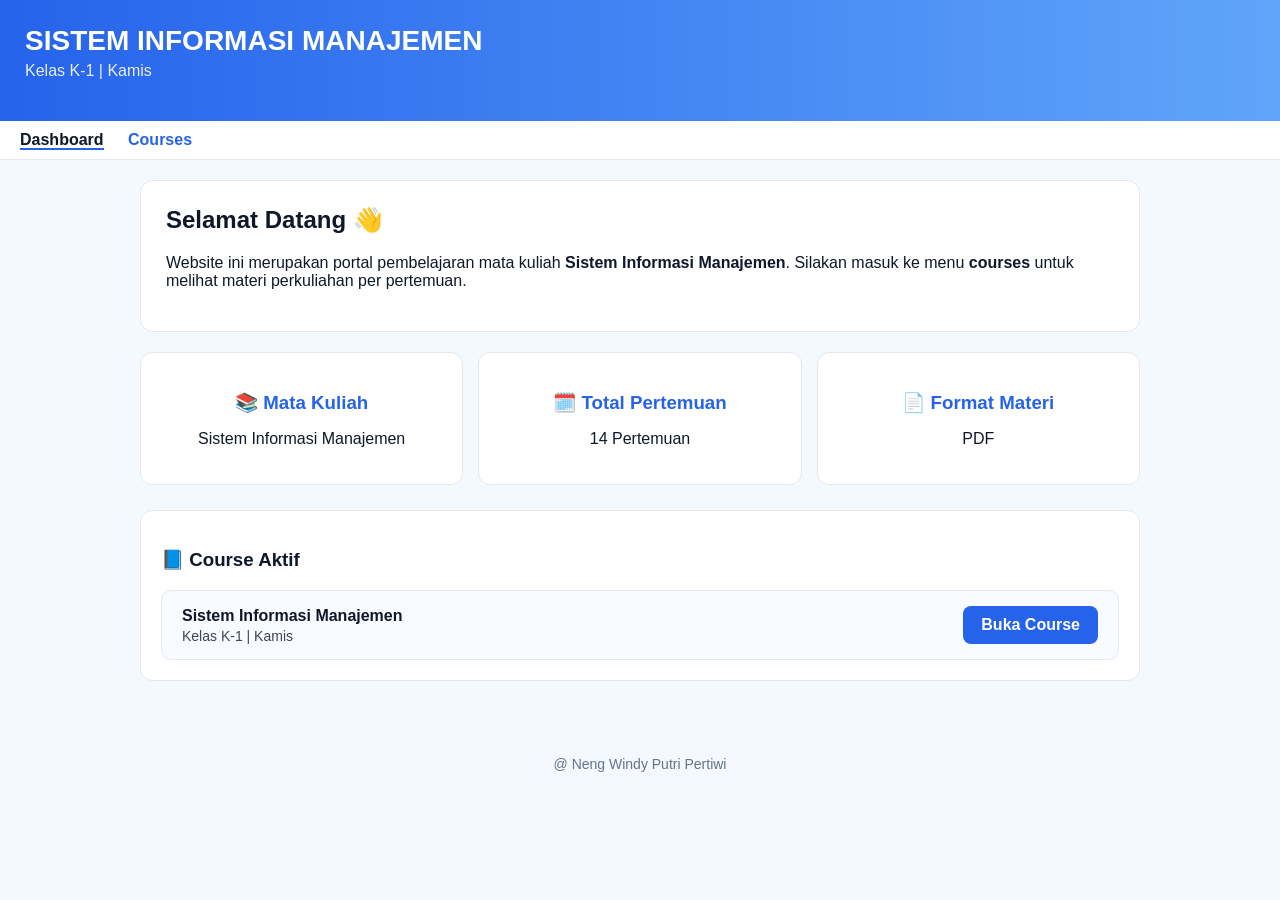
==== index.html @ a316824e "Add files via upload" ====
<!DOCTYPE html>
<html lang="id">
<head>
  <meta charset="UTF-8">
  <title>Dashboard - Sistem Informasi Manajemen</title>
  <meta name="viewport" content="width=device-width, initial-scale=1.0">
  <link rel="stylesheet" href="style.css">
</head>
<body>

<!-- Header -->
<header class="lms-header">
  <div class="lms-title">
    <h1>SISTEM INFORMASI MANAJEMEN</h1>
    <p>Kelas K-1 | Kamis</p>
  </div>
</header>

<!-- Navigation -->
<nav class="lms-nav">
  <a class="active" href="index.html">Dashboard</a>
  <a href="materi.html">Courses</a>
</nav>

<!-- Main Container -->
<main class="lms-container">

  <!-- Welcome Card -->
  <div class="dashboard-welcome">
    <h2>Selamat Datang 👋</h2>
    <p>
      Website ini merupakan portal pembelajaran mata kuliah
      <b>Sistem Informasi Manajemen</b>.  
      Silakan masuk ke menu <b>courses</b> untuk melihat materi perkuliahan per pertemuan.
    </p>
  </div>

  <!-- Info Cards -->
  <div class="dashboard-grid">

    <div class="dashboard-card">
      <h3>📚 Mata Kuliah</h3>
      <p>Sistem Informasi Manajemen</p>
    </div>

    <div class="dashboard-card">
      <h3>🗓️ Total Pertemuan</h3>
      <p>14 Pertemuan</p>
    </div>

    <div class="dashboard-card">
      <h3>📄 Format Materi</h3>
      <p>PDF</p>
    </div>

  </div>

  <!-- Course Card -->
  <div class="dashboard-course">

    <h3>📘 Course Aktif</h3>

    <div class="course-item">
      <div>
        <h4>Sistem Informasi Manajemen</h4>
        <p>Kelas K-1 | Kamis</p>
      </div>
      <a href="materi.html" class="course-button">Buka Course</a>
    </div>

  </div>

</main>

<!-- Footer Note -->
<div class="dashboard-footer-note">
  @ Neng Windy Putri Pertiwi
</div>

</body>
</html>
---- style.css ----
body {
  margin: 0;
  font-family: "Segoe UI", Arial, sans-serif;
  background: #f4f8ff;
  color: #0f172a;
}

.lms-header {
  background: linear-gradient(90deg, #2563eb, #60a5fa);
  color: white;
  padding: 25px;
}

.lms-title h1 {
  margin: 0;
  font-size: 28px;
}

.lms-title p {
  margin-top: 5px;
  opacity: 0.9;
}

.lms-nav {
  background: white;
  border-bottom: 1px solid #e5e7eb;
  padding: 10px 20px;
}

.lms-nav a {
  text-decoration: none;
  color: #2563eb;
  margin-right: 20px;
  font-weight: 600;
}

.lms-nav a.active {
  color: #0f172a;
  border-bottom: 2px solid #2563eb;
}

.lms-container {
  max-width: 1000px;
  margin: auto;
  padding: 20px;
}

.lms-section {
  background: white;
  border-radius: 12px;
  margin-bottom: 20px;
  overflow: hidden;
  border: 2px solid #cbd5e1;
  box-shadow: 0 4px 10px rgba(0,0,0,0.05);
}

.lms-section-header {
  width: 100%;
  background: #f1f7ff;
  border: none;
  color: #0f172a;
  padding: 18px 22px;
  text-align: left;
  font-size: 16px;
  font-weight: 700;
  cursor: pointer;
  display: flex;
  justify-content: space-between;
  align-items: center;
  border-bottom: 2px solid #cbd5e1; 
}


.lms-item:hover {
  background: #eef5ff;
  border-color: #2563eb;
}


.lms-section-content {
  display: none;
  padding: 10px 20px 20px;
}

.lms-item {
  display: block;
  padding: 14px 16px;
  border-radius: 10px;
  background: #f8fbff;
  margin-bottom: 12px;
  border: 2px solid #cbd5e1;   /* BORDER ITEM LEBIH TEGAS */
  text-decoration: none;
  color: #0f172a;
  transition: 0.2s;
}

.lms-item:hover {
  background: #eef5ff;
  border-color: #93c5fd;
  color: #1d4ed8;
}

.lms-disabled {
  opacity: 0.6;
  cursor: not-allowed;
}

@media (max-width: 600px) {
  .lms-title h1 {
    font-size: 20px;
  }
}

.dashboard-welcome {
  background: white;
  padding: 25px;
  border-radius: 12px;
  margin-bottom: 20px;
  border: 1px solid #e5e7eb;
}

.dashboard-welcome h2 {
  margin-top: 0;
}

.dashboard-grid {
  display: grid;
  grid-template-columns: repeat(auto-fit, minmax(220px, 1fr));
  gap: 15px;
  margin-bottom: 25px;
}

.dashboard-card {
  background: white;
  padding: 20px;
  border-radius: 12px;
  border: 1px solid #e5e7eb;
  text-align: center;
}

.dashboard-card h3 {
  margin-bottom: 10px;
  color: #2563eb;
}

.dashboard-course {
  background: white;
  padding: 20px;
  border-radius: 12px;
  border: 1px solid #e5e7eb;
}

.course-item {
  display: flex;
  justify-content: space-between;
  align-items: center;
  background: #f8fbff;
  padding: 15px 20px;
  border-radius: 10px;
  border: 1px solid #e5e7eb;
}

.course-item h4 {
  margin: 0;
}

.course-item p {
  margin: 3px 0 0;
  font-size: 14px;
  opacity: 0.8;
}

.course-button {
  background: #2563eb;
  color: white;
  padding: 10px 18px;
  border-radius: 8px;
  text-decoration: none;
  font-weight: 600;
}

.course-button:hover {
  background: #1d4ed8;
}

.dashboard-footer-note {
  margin-top: 40px;
  text-align: center;
  font-size: 14px;
  color: #64748b;
  padding: 15px 0;
}
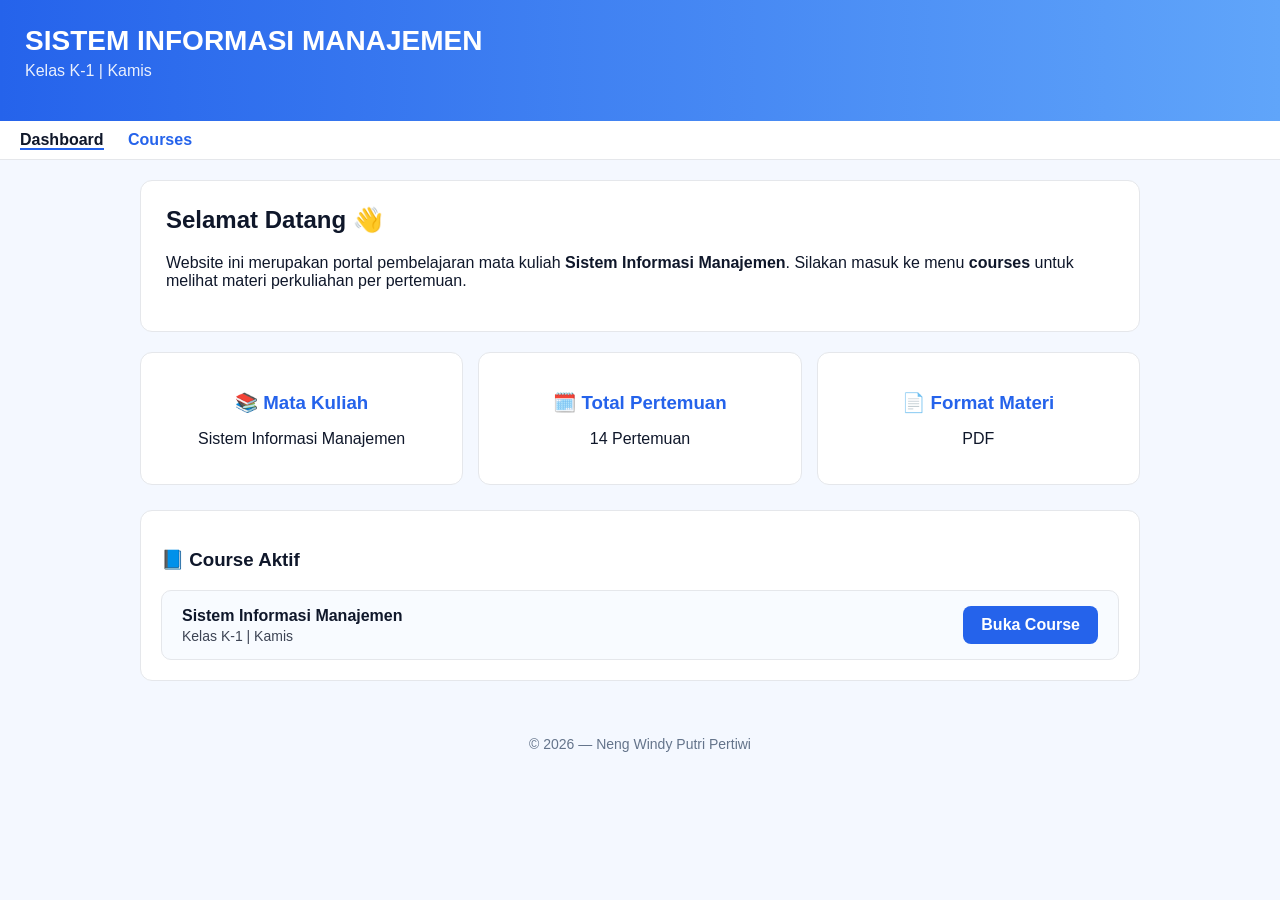
==== commit e5678265: "Add files via upload" ====
--- a/index.html
+++ b/index.html
@@ -70,12 +70,15 @@
 
   </div>
 
+  </div> <!-- penutup dashboard-course -->
+
+  <!-- Footer Note -->
+  <div class="dashboard-footer-note">
+    © 2026 — Neng Windy Putri Pertiwi
+  </div>
+
 </main>
 
-<!-- Footer Note -->
-<div class="dashboard-footer-note">
-  @ Neng Windy Putri Pertiwi
-</div>
 
 </body>
 </html>
